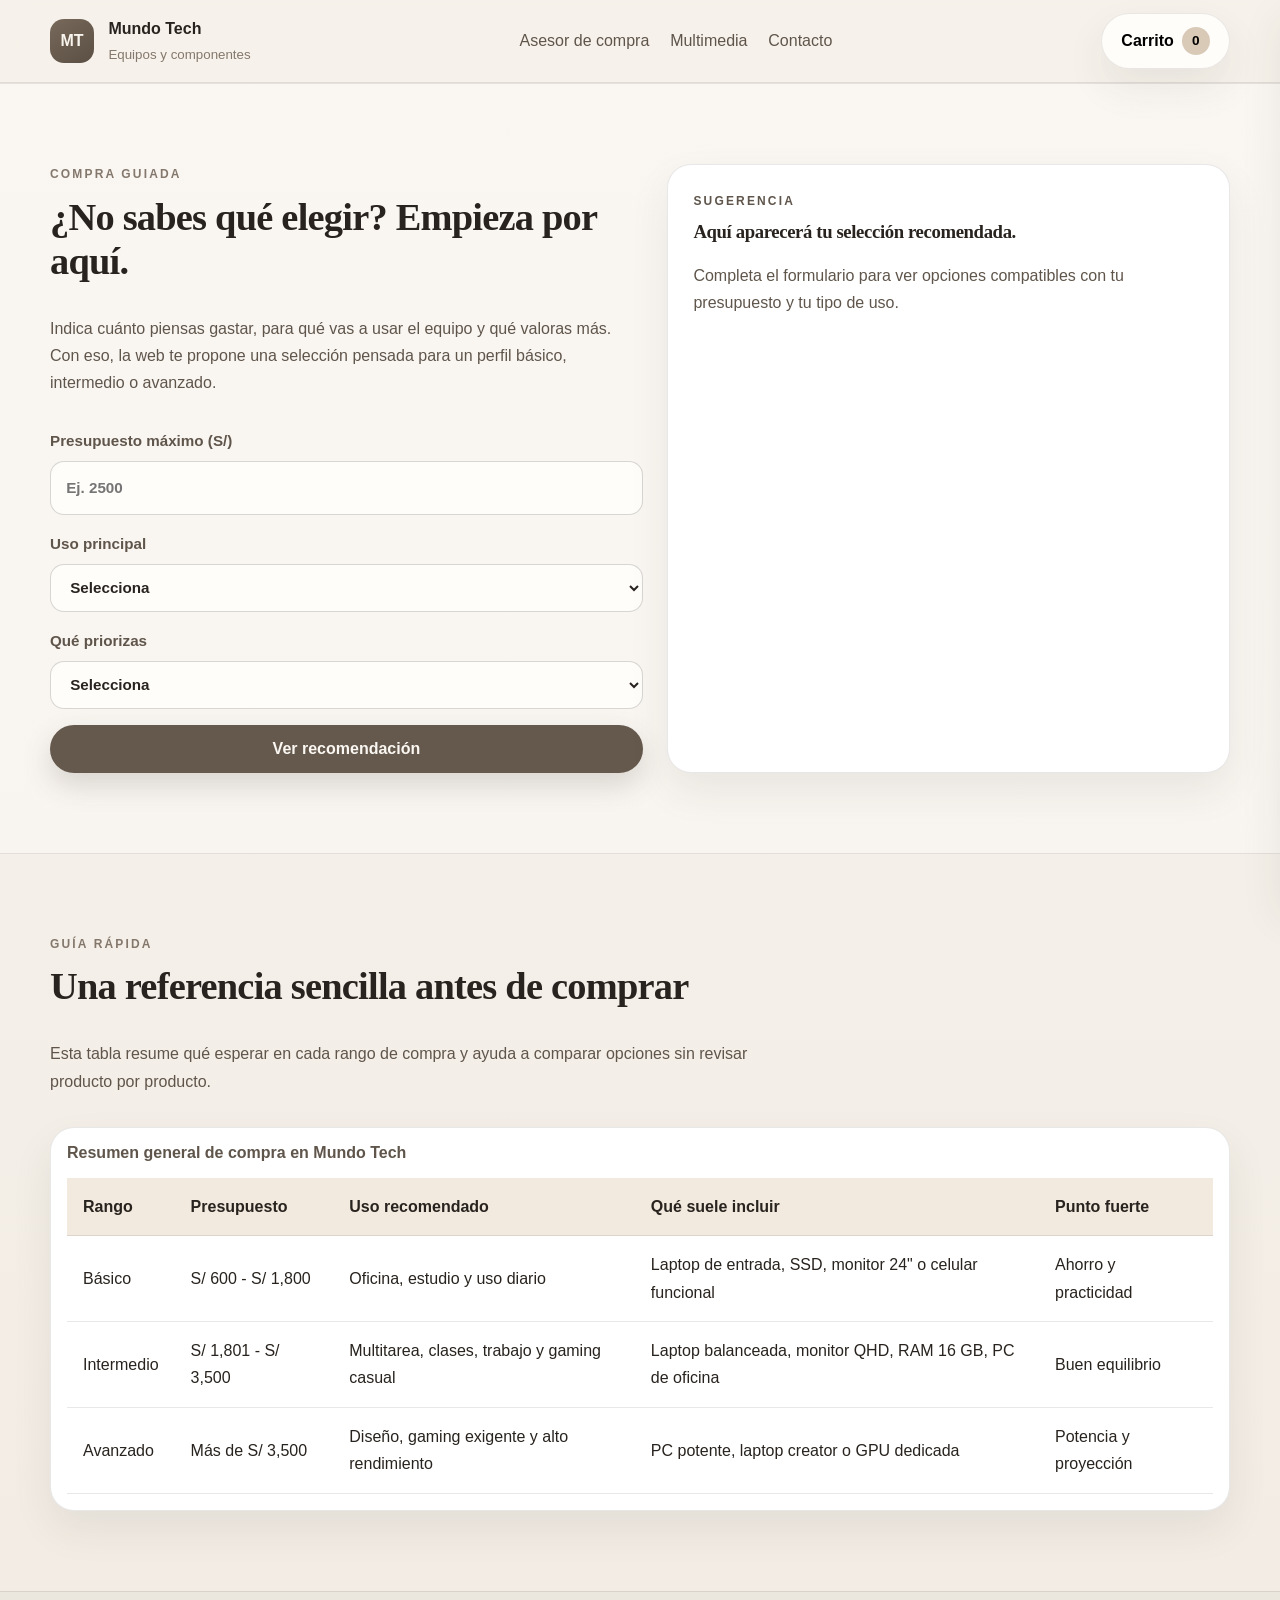
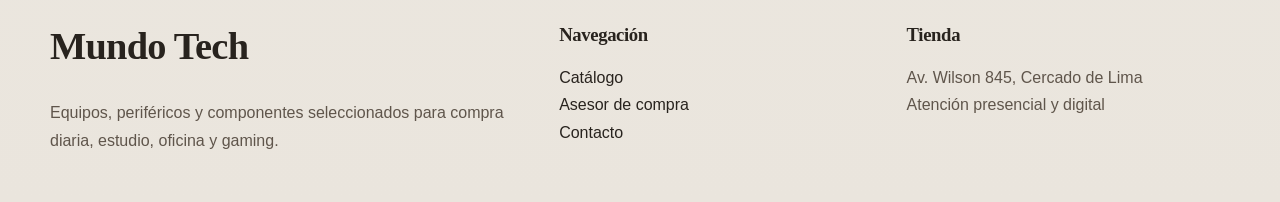
==== asesor.html @ b6b9a72d "inicio de proyecto" ====
<!DOCTYPE html>
<html lang="es">
<head>
  <meta charset="UTF-8">
  <meta name="viewport" content="width=device-width, initial-scale=1.0">
  <meta name="description" content="Mundo Tech, tienda online de equipos y componentes tecnológicos en Lima. Catálogo, asesor de compra, carrito, contacto y contenido multimedia.">
  <meta name="keywords" content="tienda tecnológica, ecommerce, laptops, PCs, celulares, componentes, Mundo Tech, Lima">
  <meta name="author" content="Mundo Tech">
  <title>Mundo Tech | Equipos y componentes</title>
  <link rel="stylesheet" href="styles.css">
</head>
<body>
  <header class="encabezado" id="inicio">
    <div class="contenedor barra-superior">
      <a class="marca" href="index.html" aria-label="Ir al inicio">
        <span class="marca-icono">MT</span>
        <span class="marca-texto">
          <strong>Mundo Tech</strong>
          <small>Equipos y componentes</small>
        </span>
      </a>

      <nav class="menu-principal" aria-label="Menú principal">
        <a href="asesor.html">Asesor de compra</a>
        <a href="multimedia.html">Multimedia</a>
        <a href="contacto.html">Contacto</a>
      </nav>

      <button class="boton boton-carrito" id="abrirCarrito" type="button" aria-label="Abrir carrito">
        Carrito <span class="contador-carrito" id="contadorCarrito">0</span>
      </button>
    </div>
  </header>

  <main>
    <section class="seccion seccion-suave" id="asesor">
      <div class="contenedor recomendador-grid">
        <article>
          <div class="cabecera-seccion">
            <p class="etiqueta">Compra guiada</p>
            <h2>¿No sabes qué elegir? Empieza por aquí.</h2>
            <p>
              Indica cuánto piensas gastar, para qué vas a usar el equipo y qué valoras más. Con eso,
              la web te propone una selección pensada para un perfil básico, intermedio o avanzado.
            </p>
          </div>

          <form class="formulario" id="formRecomendador">
            <label>
              Presupuesto máximo (S/)
              <input type="number" id="entradaPresupuesto" min="600" step="50" placeholder="Ej. 2500" required>
            </label>

            <label>
              Uso principal
              <select id="entradaObjetivo" required>
                <option value="">Selecciona</option>
                <option value="Oficina">Oficina</option>
                <option value="Estudio">Estudio</option>
                <option value="Gaming">Gaming</option>
                <option value="Diseño">Diseño</option>
                <option value="Movilidad">Movilidad</option>
              </select>
            </label>

            <label>
              Qué priorizas
              <select id="entradaPreferencia" required>
                <option value="">Selecciona</option>
                <option value="Precio">Gastar menos</option>
                <option value="Equilibrio">Mantener equilibrio</option>
                <option value="Rendimiento">Rendimiento</option>
                <option value="Portabilidad">Portabilidad</option>
              </select>
            </label>

            <button class="boton boton-primario" type="submit">Ver recomendación</button>
          </form>
        </article>

        <aside class="panel-resultado" id="panelResultado" aria-live="polite">
          <div class="estado-vacio">
            <p class="etiqueta">Sugerencia</p>
            <h3>Aquí aparecerá tu selección recomendada.</h3>
            <p>Completa el formulario para ver opciones compatibles con tu presupuesto y tu tipo de uso.</p>
          </div>
        </aside>
      </div>
    </section>

    <section class="seccion" id="tabla">
      <div class="contenedor">
        <div class="cabecera-seccion">
          <p class="etiqueta">Guía rápida</p>
          <h2>Una referencia sencilla antes de comprar</h2>
          <p>
            Esta tabla resume qué esperar en cada rango de compra y ayuda a comparar opciones sin revisar producto por producto.
          </p>
        </div>

        <div class="tabla-contenedor">
          <table class="tabla-paquetes">
            <caption>Resumen general de compra en Mundo Tech</caption>
            <thead>
              <tr>
                <th>Rango</th>
                <th>Presupuesto</th>
                <th>Uso recomendado</th>
                <th>Qué suele incluir</th>
                <th>Punto fuerte</th>
              </tr>
            </thead>
            <tbody>
              <tr>
                <td>Básico</td>
                <td>S/ 600 - S/ 1,800</td>
                <td>Oficina, estudio y uso diario</td>
                <td>Laptop de entrada, SSD, monitor 24" o celular funcional</td>
                <td>Ahorro y practicidad</td>
              </tr>
              <tr>
                <td>Intermedio</td>
                <td>S/ 1,801 - S/ 3,500</td>
                <td>Multitarea, clases, trabajo y gaming casual</td>
                <td>Laptop balanceada, monitor QHD, RAM 16 GB, PC de oficina</td>
                <td>Buen equilibrio</td>
              </tr>
              <tr>
                <td>Avanzado</td>
                <td>Más de S/ 3,500</td>
                <td>Diseño, gaming exigente y alto rendimiento</td>
                <td>PC potente, laptop creator o GPU dedicada</td>
                <td>Potencia y proyección</td>
              </tr>
            </tbody>
          </table>
        </div>
      </div>
    </section>
  </main>

  <aside class="panel-carrito" id="panelCarrito" aria-hidden="true">
    <div class="carrito-encabezado">
      <h2>Tu carrito</h2>
      <button class="boton-cerrar" id="cerrarCarrito" type="button" aria-label="Cerrar carrito">×</button>
    </div>

    <div class="carrito-items" id="itemsCarrito"></div>

    <div class="carrito-resumen">
      <table class="tabla-resumen">
        <tbody>
          <tr>
            <th>Total</th>
            <td id="totalCarrito">S/ 0.00</td>
          </tr>
          <tr>
            <th>Unidades</th>
            <td id="cantidadCarrito">0</td>
          </tr>
        </tbody>
      </table>

      <button class="boton boton-primario boton-bloque" id="procesarPedido" type="button">Confirmar pedido</button>
      <button class="boton boton-secundario boton-bloque" id="vaciarCarrito" type="button">Vaciar carrito</button>
    </div>
  </aside>

  <div class="overlay" id="overlay" hidden></div>

  <template id="plantillaProducto">
    <article class="tarjeta-producto">
      <div class="producto-imagen">
        <img class="producto-foto" src="" alt="">
      </div>
      <div class="producto-cuerpo">
        <div class="producto-meta">
          <span class="producto-categoria"></span>
          <span class="producto-nivel"></span>
        </div>
        <h3 class="producto-nombre"></h3>
        <p class="producto-descripcion"></p>
        <div class="producto-pie">
          <strong class="producto-precio"></strong>
          <button class="boton boton-primario boton-agregar" type="button">Agregar</button>
        </div>
      </div>
    </article>
  </template>

  <footer class="pie-pagina">
    <div class="contenedor pie-grid">
      <section>
        <h2>Mundo Tech</h2>
        <p>Equipos, periféricos y componentes seleccionados para compra diaria, estudio, oficina y gaming.</p>
      </section>

      <section>
        <h3>Navegación</h3>
        <ul>
          <li><a href="index.html#catalogo">Catálogo</a></li>
          <li><a href="asesor.html">Asesor de compra</a></li>
          <li><a href="contacto.html">Contacto</a></li>
        </ul>
      </section>

      <section>
        <h3>Tienda</h3>
        <p>Av. Wilson 845, Cercado de Lima<br>Atención presencial y digital</p>
      </section>
    </div>
  </footer>

  <script src="products.js"></script>
  <script src="app.js"></script>
</body>
</html>
---- styles.css ----
:root {
  --fondo: #f6f1ea;
  --fondo-suave: #efe7dd;
  --superficie: #fffdfa;
  --superficie-dos: #f9f5ef;
  --texto: #28231e;
  --texto-suave: #5f554b;
  --texto-tenue: #84786c;
  --borde: rgba(40, 35, 30, 0.1);
  --borde-fuerte: rgba(40, 35, 30, 0.18);
  --primario: #65594d;
  --primario-hover: #594d43;
  --detalle: #d9cab8;
  --sombra: 0 18px 40px rgba(56, 47, 40, 0.08);
  --radio-lg: 24px;
  --radio-md: 18px;
  --radio-sm: 12px;
  --ancho: 1180px;
  --transicion: 0.25s ease;
}

* {
  box-sizing: border-box;
}

html {
  scroll-behavior: smooth;
}

body {
  margin: 0;
  font-family: "Segoe UI", Tahoma, Geneva, Verdana, sans-serif;
  color: var(--texto);
  background: linear-gradient(180deg, #f7f3ed 0%, #f1ebe3 100%);
  display: flex;
  flex-direction: column;
  min-height: 100vh;
}

img,
video {
  display: block;
  max-width: 100%;
  height: auto;
}

audio {
  width: 100%;
}

a {
  color: inherit;
  text-decoration: none;
}

button,
input,
select,
textarea {
  font: inherit;
}

button {
  cursor: pointer;
}

.contenedor {
  width: min(calc(100% - 2rem), var(--ancho));
  margin: 0 auto;
}

.seccion {
  padding: 5rem 0;
}

.seccion-suave {
  background: rgba(255, 255, 255, 0.32);
  border-top: 1px solid var(--borde);
  border-bottom: 1px solid var(--borde);
}

.etiqueta {
  margin: 0 0 0.65rem;
  color: var(--texto-tenue);
  text-transform: uppercase;
  letter-spacing: 0.18em;
  font-size: 0.75rem;
  font-weight: 700;
}

.cabecera-seccion {
  max-width: 760px;
  margin-bottom: 2rem;
}

.cabecera-horizontal {
  display: flex;
  align-items: end;
  justify-content: space-between;
  gap: 1rem;
  max-width: none;
}

h1,
h2,
h3 {
  margin-top: 0;
  font-family: Georgia, "Times New Roman", serif;
  letter-spacing: -0.02em;
}

h2 {
  font-size: clamp(2rem, 3vw, 3rem);
}

p,
li,
span,
small,
td,
th,
label {
  line-height: 1.7;
}

.texto-apoyo,
.cabecera-seccion p:last-child,
.hero-texto p,
.tarjeta-info p,
.tarjeta-producto p,
.panel-resultado p,
.pie-pagina p,
.multimedia-grid p,
.lista-contacto li,
.item-carrito p,
.item-carrito small {
  color: var(--texto-suave);
}

.encabezado {
  position: sticky;
  top: 0;
  z-index: 40;
  background: rgba(246, 241, 234, 0.85);
  backdrop-filter: blur(14px);
  border-bottom: 1px solid var(--borde);
}

.barra-superior {
  min-height: 82px;
  display: flex;
  align-items: center;
  justify-content: space-between;
  gap: 1rem;
}

.marca {
  display: inline-flex;
  align-items: center;
  gap: 0.9rem;
}

.marca-icono {
  width: 44px;
  height: 44px;
  border-radius: 14px;
  display: inline-flex;
  align-items: center;
  justify-content: center;
  background: linear-gradient(145deg, #77695a, #5b4f44);
  color: #f8f4ee;
  font-weight: 700;
}

.marca-texto {
  display: flex;
  flex-direction: column;
  gap: 0.1rem;
}

.marca-texto small {
  color: var(--texto-tenue);
}

.menu-principal {
  display: flex;
  align-items: center;
  gap: 1.3rem;
}

.menu-principal a {
  position: relative;
  color: var(--texto-suave);
  transition: color var(--transicion);
}

.menu-principal a:hover,
.menu-principal a:focus-visible {
  color: var(--texto);
}

.menu-principal a::after {
  content: "";
  position: absolute;
  left: 0;
  bottom: -0.35rem;
  width: 100%;
  height: 1px;
  background: var(--texto);
  transform: scaleX(0);
  transform-origin: left;
  transition: transform var(--transicion);
}

.menu-principal a:hover::after,
.menu-principal a:focus-visible::after {
  transform: scaleX(1);
}

.boton,
.boton-cerrar,
.boton-enlace {
  transition: transform var(--transicion), background-color var(--transicion), box-shadow var(--transicion);
}

.boton:hover,
.boton-cerrar:hover,
.boton-enlace:hover {
  transform: translateY(-1px);
}

.boton {
  display: inline-flex;
  align-items: center;
  justify-content: center;
  gap: 0.5rem;
  min-height: 48px;
  padding: 0.8rem 1.2rem;
  border-radius: 999px;
  border: 1px solid transparent;
  font-weight: 600;
}

.boton-primario {
  background: var(--primario);
  color: #faf7f2;
  box-shadow: 0 12px 28px rgba(74, 64, 54, 0.18);
}

.boton-primario:hover {
  background: var(--primario-hover);
}

.boton-secundario {
  background: rgba(255, 255, 255, 0.5);
  border-color: var(--borde);
  color: var(--texto);
}

.boton-bloque {
  width: 100%;
}

.boton-carrito {
  background: var(--superficie);
  border-color: var(--borde);
  box-shadow: var(--sombra);
}

.contador-carrito {
  min-width: 28px;
  height: 28px;
  padding: 0 0.4rem;
  border-radius: 999px;
  display: inline-flex;
  align-items: center;
  justify-content: center;
  background: var(--detalle);
  font-size: 0.85rem;
  font-weight: 700;
}

input,
select,
textarea {
  width: 100%;
  min-height: 48px;
  padding: 0.8rem 0.95rem;
  border-radius: 14px;
  border: 1px solid var(--borde-fuerte);
  background: #fffdfa;
  color: var(--texto);
  outline: none;
}

textarea {
  min-height: 140px;
  resize: vertical;
}

input:focus,
select:focus,
textarea:focus {
  border-color: #8e7f70;
  box-shadow: 0 0 0 4px rgba(101, 89, 77, 0.12);
}

.formulario,
.barra-filtros {
  display: grid;
  gap: 1rem;
}

.barra-filtros {
  grid-template-columns: repeat(3, minmax(0, 1fr));
  padding: 1rem;
  margin-bottom: 1.7rem;
}

.formulario label,
.barra-filtros label {
  display: flex;
  flex-direction: column;
  gap: 0.45rem;
  font-size: 0.95rem;
  font-weight: 600;
  color: var(--texto-suave);
}

.tarjeta-info,
.tarjeta-producto,
.panel-resultado,
.barra-filtros,
.tarjeta-media,
.panel-carrito,
.tabla-contenedor {
  background: rgba(255, 255, 255, 1);
  border: 1px solid var(--borde);
  border-radius: var(--radio-lg);
  box-shadow: var(--sombra);
}

.tarjeta-info,
.tarjeta-media {
  padding: 1.5rem;
}

.icono-svg {
  width: 44px;
  height: 44px;
  margin-bottom: 1rem;
}

.tarjeta-info {
  animation: aparecer 0.7s ease both;
}

.tarjeta-vacia {
  grid-column: 1 / -1;
}

.hero {
  padding: 4.5rem 0 4rem;
}

.hero-grid,
.beneficios-grid,
.catalogo-grid,
.recomendador-grid,
.multimedia-grid,
.contacto-grid,
.pie-grid {
  display: grid;
  gap: 1.5rem;
}

.hero-grid {
  grid-template-columns: minmax(0, 1.15fr) minmax(320px, 0.95fr);
  align-items: center;
}

.hero-texto h1 {
  font-size: clamp(2.8rem, 5vw, 4.7rem);
  line-height: 1.05;
  margin-bottom: 1rem;
}

.acciones-hero {
  display: flex;
  flex-wrap: wrap;
  gap: 1rem;
  margin: 2rem 0;
}

.metricas {
  list-style: none;
  padding: 0;
  margin: 0;
  display: flex;
  flex-wrap: wrap;
  gap: 1rem;
}

.metricas li {
  min-width: 170px;
  padding: 1rem 1.1rem;
  background: rgba(255, 255, 255, 0.44);
  border: 1px solid var(--borde);
  border-radius: var(--radio-md);
}

.metricas strong {
  display: block;
  margin-bottom: 0.2rem;
  font-size: 1.35rem;
}

.hero-media img {
  border-radius: 30px;
  box-shadow: var(--sombra);
  border: 1px solid var(--borde);
}

.beneficios-grid {
  grid-template-columns: repeat(3, minmax(0, 1fr));
}

.catalogo-grid {
  grid-template-columns: repeat(4, minmax(0, 1fr));
}

.tarjeta-producto {
  overflow: hidden;
  transition: transform var(--transicion), box-shadow var(--transicion);
}

.tarjeta-producto:hover {
  transform: translateY(-4px);
  box-shadow: 0 22px 46px rgba(56, 47, 40, 0.12);
}

.producto-imagen {
  aspect-ratio: 16 / 11;
  background: linear-gradient(135deg, #efe3d5, #c9b8a4);
}

.producto-foto {
  width: 100%;
  height: 100%;
  object-fit: cover;
}

.producto-cuerpo {
  padding: 1.2rem;
}

.producto-meta,
.producto-pie,
.carrito-encabezado,
.item-carrito,
.item-carrito-acciones {
  display: flex;
  align-items: center;
}

.producto-meta,
.item-carrito {
  justify-content: space-between;
}

.producto-meta {
  gap: 0.75rem;
  margin-bottom: 0.8rem;
  color: var(--texto-tenue);
  font-size: 0.82rem;
}

.producto-nombre {
  font-size: 1.1rem;
  margin-bottom: 0.4rem;
}

.producto-descripcion {
  min-height: 78px;
  margin-bottom: 1rem;
}

.producto-pie {
  justify-content: space-between;
  gap: 0.8rem;
}

.producto-precio {
  font-size: 1.06rem;
}

.recomendador-grid {
  grid-template-columns: minmax(0, 1fr) minmax(320px, 0.95fr);
  align-items: start;
}

.panel-resultado {
  padding: 1.6rem;
  min-height: 100%;
}

.insignia-nivel {
  display: inline-flex;
  padding: 0.45rem 0.85rem;
  border-radius: 999px;
  background: #ebdfd1;
  font-size: 0.82rem;
  font-weight: 700;
  margin-bottom: 1rem;
}

.lista-sugerencias {
  list-style: none;
  padding: 0;
  margin: 1.2rem 0 0;
  display: grid;
  gap: 0.9rem;
}

.lista-sugerencias li {
  padding: 1rem;
  border-radius: var(--radio-md);
  background: var(--superficie-dos);
  border: 1px solid var(--borde);
}

.lista-sugerencias span {
  display: block;
  color: var(--texto-tenue);
  font-size: 0.9rem;
}

.tabla-contenedor {
  overflow-x: auto;
  padding: 1rem;
}

.tabla-paquetes,
.tabla-resumen {
  width: 100%;
  border-collapse: collapse;
}

.tabla-paquetes caption {
  caption-side: top;
  text-align: left;
  font-weight: 700;
  padding-bottom: 1rem;
  color: var(--texto-suave);
}

.tabla-paquetes th,
.tabla-paquetes td,
.tabla-resumen th,
.tabla-resumen td {
  padding: 0.95rem 1rem;
  border-bottom: 1px solid var(--borde);
  text-align: left;
}

.tabla-paquetes thead th {
  background: #f2eadf;
}

.tabla-paquetes tbody tr:hover {
  background: #fbf6ef;
}

.tabla-resumen th {
  color: var(--texto-suave);
  width: 45%;
}

.multimedia-grid {
  grid-template-columns: repeat(2, minmax(0, 1fr));
}

.tarjeta-media .media-elemento {
  border-radius: var(--radio-md);
  border: 1px solid var(--borde);
  background: #ebe1d5;
  margin-bottom: 1rem;
}

.contacto-grid {
  grid-template-columns: minmax(0, 0.9fr) minmax(320px, 1fr);
  align-items: start;
}

.lista-contacto {
  list-style: none;
  padding: 0;
  margin: 0;
}

.formulario-contacto {
  padding: 1.5rem;
  background: rgba(255, 255, 255, 0.72);
  border: 1px solid var(--borde);
  border-radius: var(--radio-lg);
  box-shadow: var(--sombra);
}

.mensaje-formulario {
  min-height: 1.4rem;
  margin: 0;
  font-weight: 600;
  color: #4d6552;
}

.pie-pagina {
  padding: 2rem 0;
  background: rgba(40, 35, 30, 0.03);
  border-top: 1px solid var(--borde);
  margin-top: auto;
}

.pie-grid {
  grid-template-columns: 1.2fr 0.8fr 0.8fr;
}

.pie-pagina ul {
  list-style: none;
  padding: 0;
  margin: 0;
}

.panel-carrito {
  position: fixed;
  top: 0;
  right: 0;
  width: min(420px, 100%);
  height: 100vh;
  z-index: 60;
  padding: 1.25rem;
  border-radius: 0;
  transform: translateX(100%);
  transition: transform var(--transicion);
  display: flex;
  flex-direction: column;
}

.panel-carrito.activo {
  transform: translateX(0);
}

.carrito-encabezado {
  justify-content: space-between;
  gap: 1rem;
  padding-bottom: 1rem;
  border-bottom: 1px solid var(--borde);
}

.boton-cerrar {
  width: 42px;
  height: 42px;
  border: 1px solid var(--borde);
  border-radius: 999px;
  background: var(--superficie);
  font-size: 1.3rem;
}

.carrito-items {
  flex: 1;
  overflow-y: auto;
  padding: 1rem 0;
}

.item-carrito {
  gap: 1rem;
  padding: 1rem 0;
  border-bottom: 1px solid var(--borde);
}

.item-carrito h3 {
  font-size: 1rem;
  margin-bottom: 0.2rem;
}

.item-carrito-acciones {
  flex-direction: column;
  gap: 0.5rem;
  align-items: end;
}

.boton-enlace {
  border: none;
  background: transparent;
  color: var(--texto-suave);
  padding: 0;
}

.texto-carrito-vacio {
  color: var(--texto-suave);
}

.carrito-resumen {
  display: grid;
  gap: 0.75rem;
  padding-top: 1rem;
  border-top: 1px solid var(--borde);
}

.overlay {
  position: fixed;
  inset: 0;
  z-index: 55;
  background: rgba(32, 28, 24, 0.28);
}

@keyframes aparecer {
  from {
    opacity: 0;
    transform: translateY(22px);
  }
  to {
    opacity: 1;
    transform: translateY(0);
  }
}

@media (max-width: 1080px) {
  .catalogo-grid {
    grid-template-columns: repeat(3, minmax(0, 1fr));
  }

  .beneficios-grid {
    grid-template-columns: repeat(2, minmax(0, 1fr));
  }

  .pie-grid {
    grid-template-columns: repeat(2, minmax(0, 1fr));
  }
}

@media (max-width: 860px) {
  .barra-superior,
  .cabecera-horizontal,
  .menu-principal {
    flex-direction: column;
    align-items: start;
  }

  .hero-grid,
  .recomendador-grid,
  .multimedia-grid,
  .contacto-grid,
  .pie-grid {
    grid-template-columns: 1fr;
  }

  .barra-filtros,
  .beneficios-grid,
  .catalogo-grid {
    grid-template-columns: repeat(2, minmax(0, 1fr));
  }

  .encabezado {
    position: static;
  }
}

@media (max-width: 640px) {
  .seccion {
    padding: 4rem 0;
  }

  .hero-texto h1 {
    font-size: 2.35rem;
  }

  .barra-filtros,
  .catalogo-grid,
  .beneficios-grid {
    grid-template-columns: 1fr;
  }

  .acciones-hero,
  .metricas {
    flex-direction: column;
  }

  .panel-carrito {
    width: 100%;
  }
}
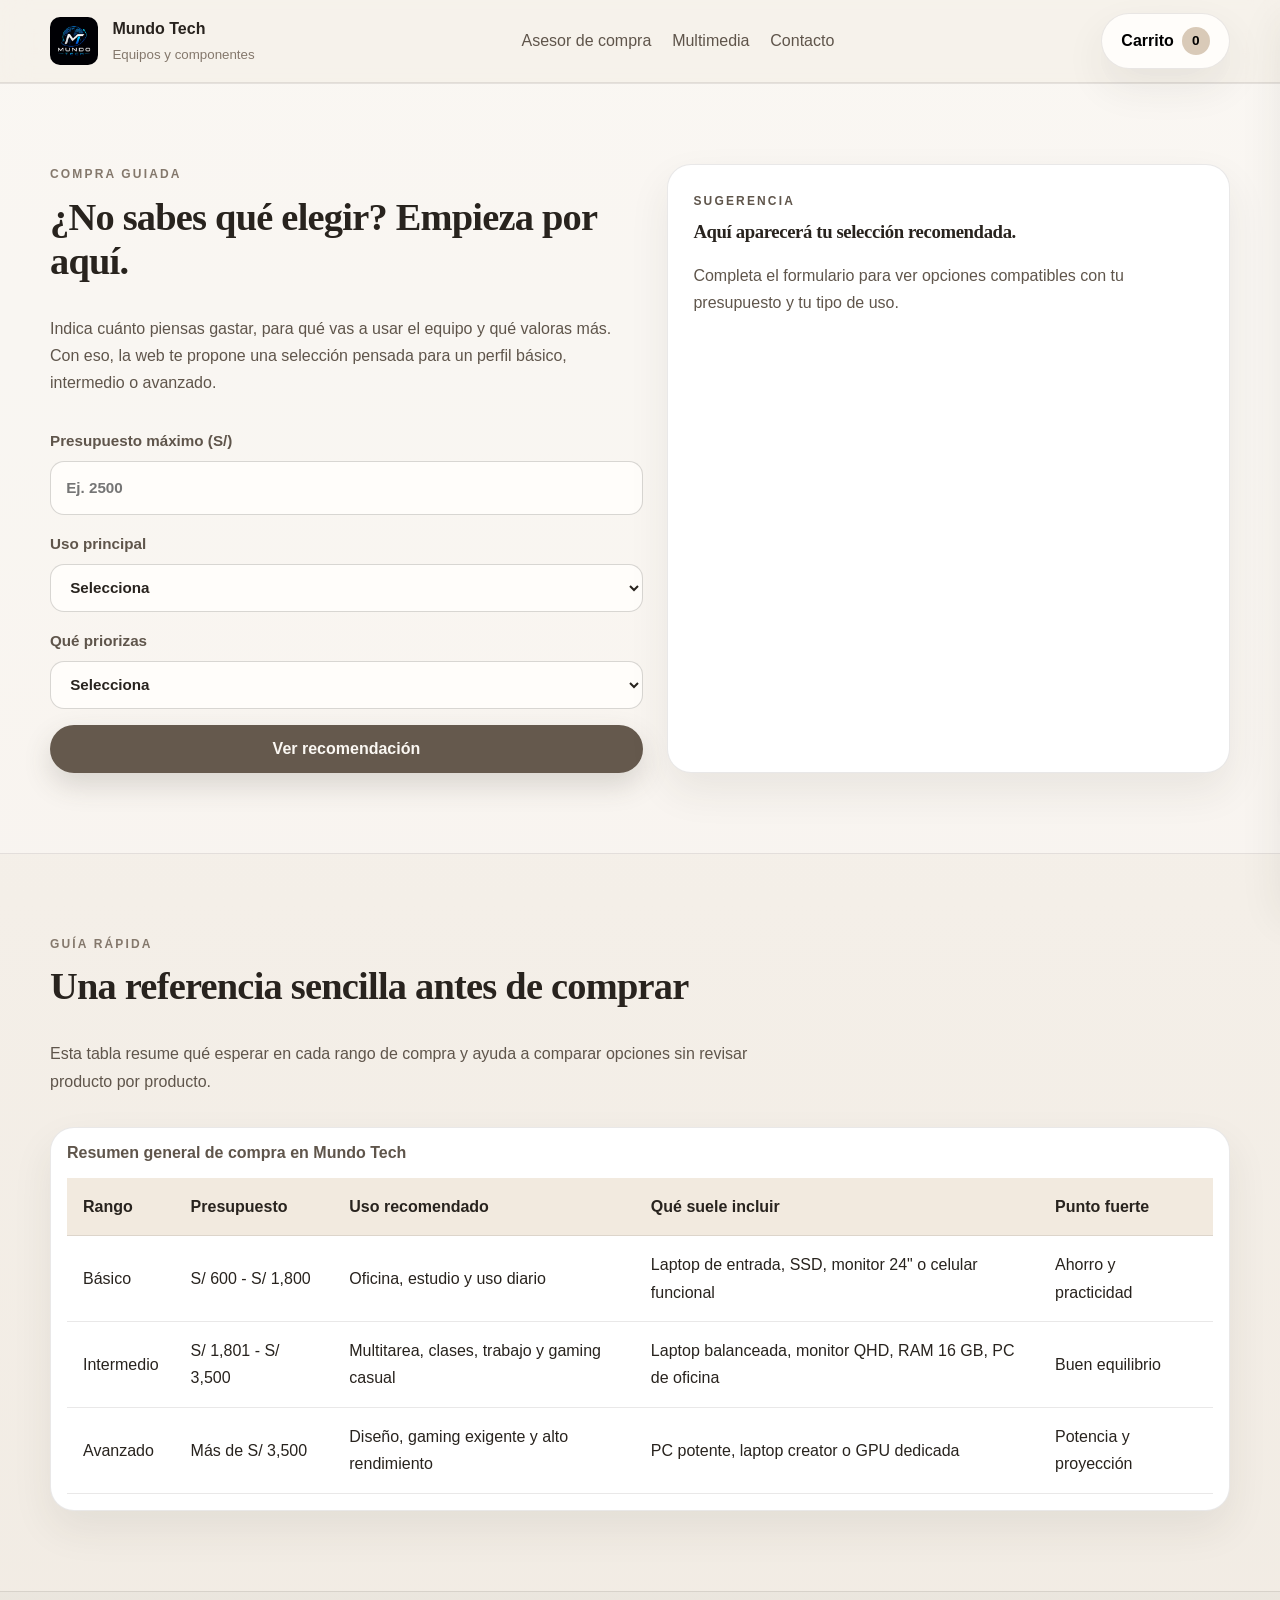
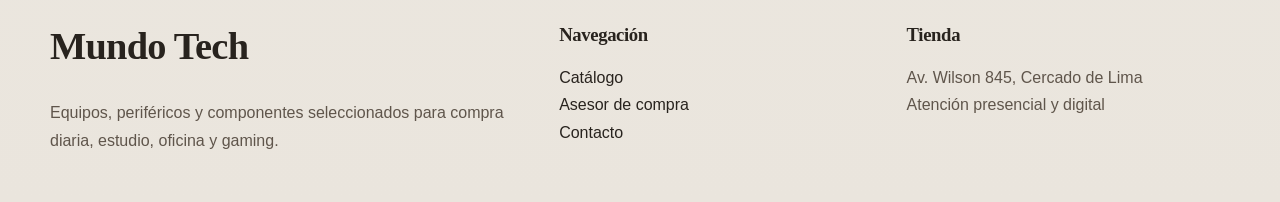
==== commit df9eb29b: "mis modificaciones" ====
--- a/asesor.html
+++ b/asesor.html
@@ -13,7 +13,7 @@
   <header class="encabezado" id="inicio">
     <div class="contenedor barra-superior">
       <a class="marca" href="index.html" aria-label="Ir al inicio">
-        <span class="marca-icono">MT</span>
+        <img src="assets/logoMundoTech.jpeg" alt="Logo Mundo Tech" class="marca-icono" style="width: 48px; height: 48px; border-radius: 10px; object-fit: cover;">
         <span class="marca-texto">
           <strong>Mundo Tech</strong>
           <small>Equipos y componentes</small>
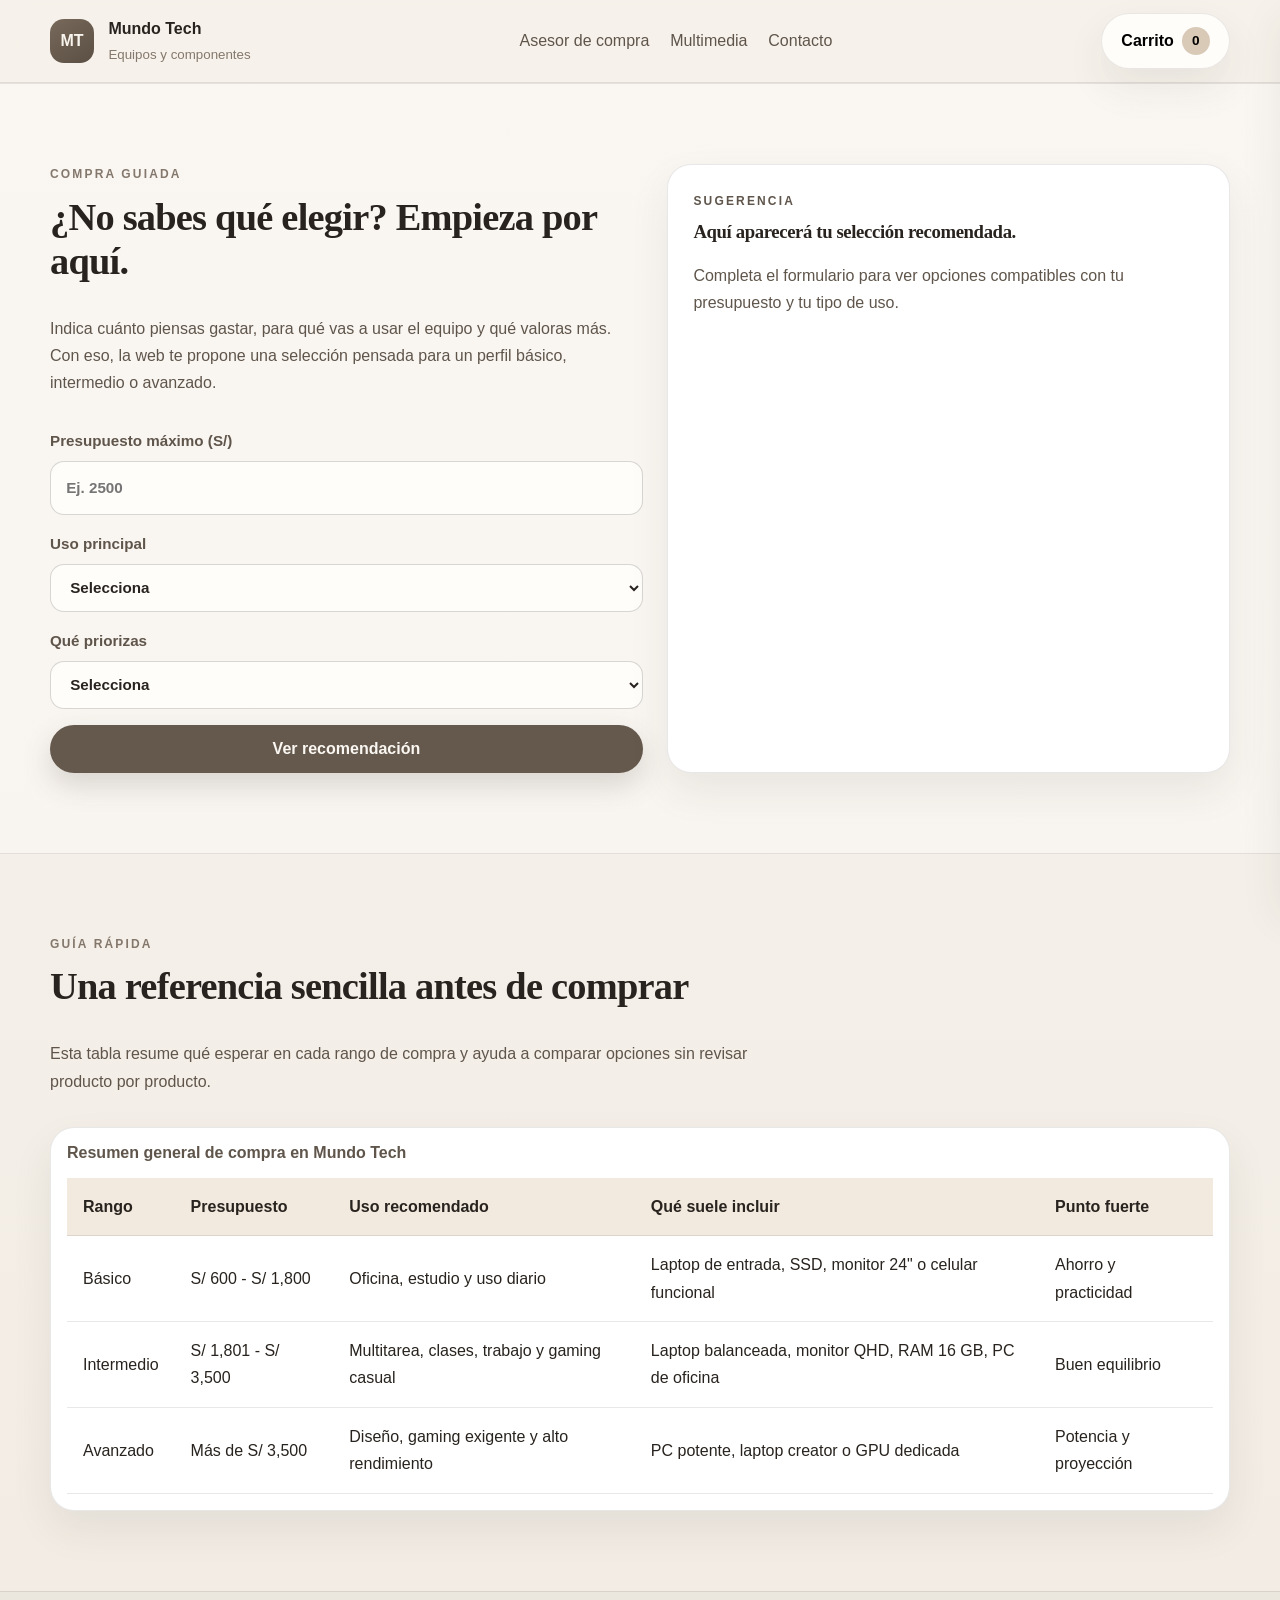
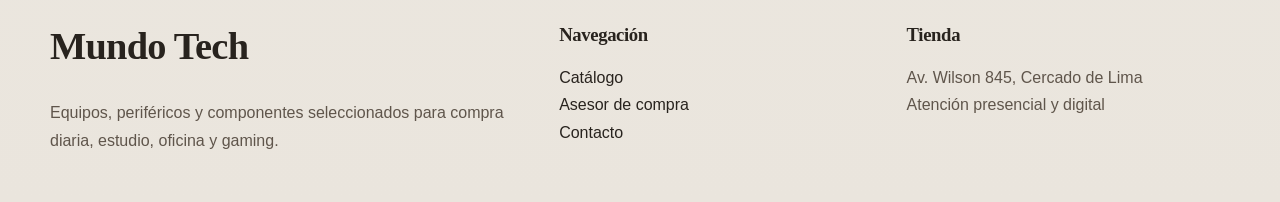
==== commit 3da07a05: "Merge branch 'develop' of https://github.com/ecastillop/proyecto-web into develop" ====
--- a/asesor.html
+++ b/asesor.html
@@ -13,7 +13,7 @@
   <header class="encabezado" id="inicio">
     <div class="contenedor barra-superior">
       <a class="marca" href="index.html" aria-label="Ir al inicio">
-        <img src="assets/logoMundoTech.jpeg" alt="Logo Mundo Tech" class="marca-icono" style="width: 48px; height: 48px; border-radius: 10px; object-fit: cover;">
+        <span class="marca-icono">MT</span>
         <span class="marca-texto">
           <strong>Mundo Tech</strong>
           <small>Equipos y componentes</small>
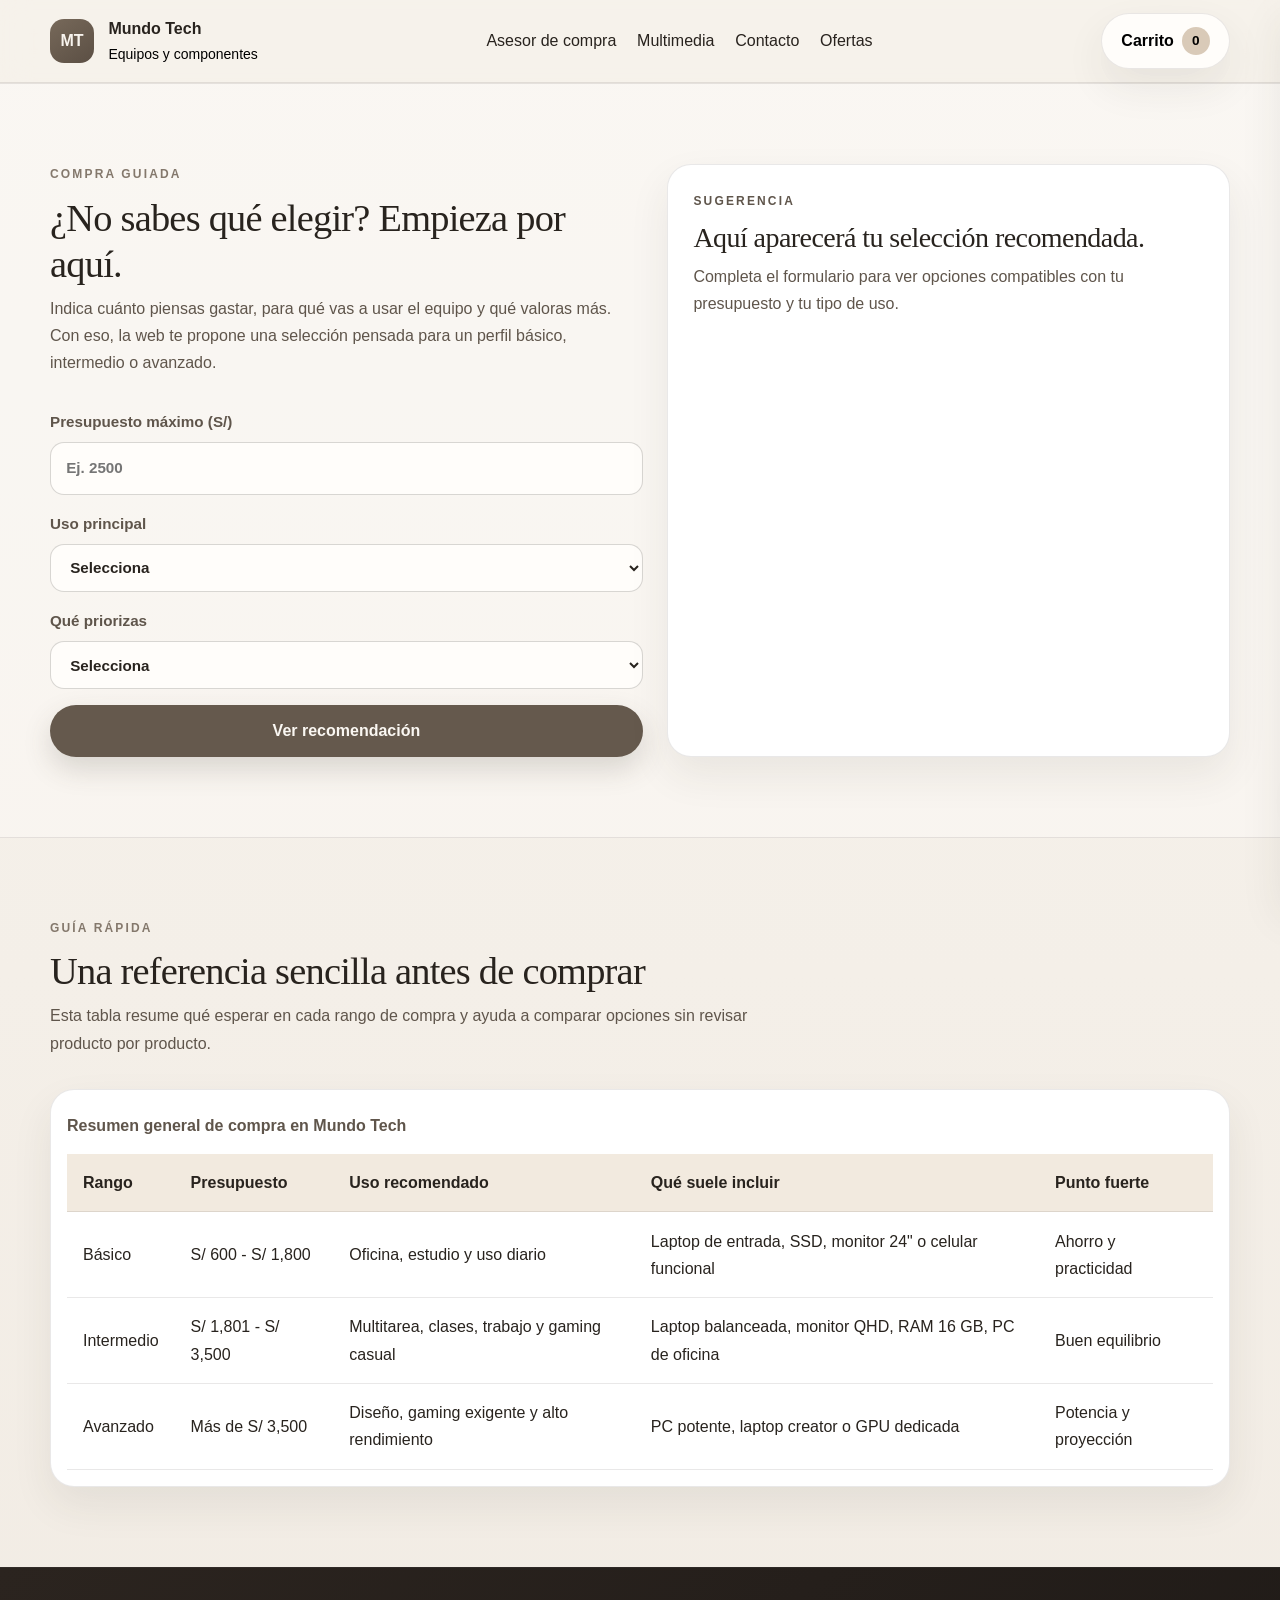
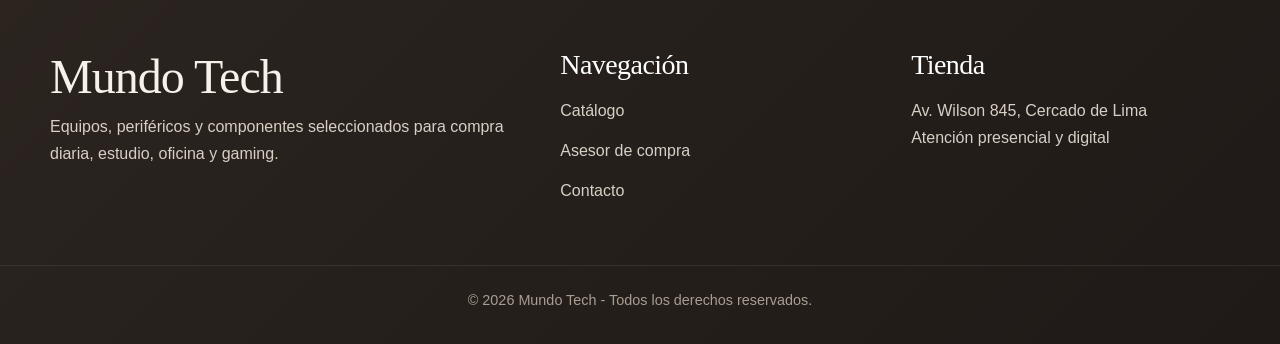
==== commit b39cdd48: "add backend php + mysql + js + documentacion + diagramas de secuencia" ====
--- a/asesor.html
+++ b/asesor.html
@@ -7,6 +7,7 @@
   <meta name="keywords" content="tienda tecnológica, ecommerce, laptops, PCs, celulares, componentes, Mundo Tech, Lima">
   <meta name="author" content="Mundo Tech">
   <title>Mundo Tech | Equipos y componentes</title>
+  <link href="https://cdn.jsdelivr.net/npm/bootstrap@5.3.3/dist/css/bootstrap.min.css" rel="stylesheet">
   <link rel="stylesheet" href="styles.css">
 </head>
 <body>
@@ -24,6 +25,7 @@
         <a href="asesor.html">Asesor de compra</a>
         <a href="multimedia.html">Multimedia</a>
         <a href="contacto.html">Contacto</a>
+        <a href="ofertas.html">Ofertas</a>
       </nav>
 
       <button class="boton boton-carrito" id="abrirCarrito" type="button" aria-label="Abrir carrito">
@@ -211,6 +213,7 @@
     </div>
   </footer>
 
+  <script src="https://cdn.jsdelivr.net/npm/bootstrap@5.3.3/dist/js/bootstrap.bundle.min.js"></script>
   <script src="products.js"></script>
   <script src="app.js"></script>
 </body>
--- a/styles.css
+++ b/styles.css
@@ -179,7 +179,7 @@
 }
 
 .marca-texto small {
-  color: var(--texto-tenue);
+  color: #000000;
 }
 
 .menu-principal {
@@ -190,13 +190,13 @@
 
 .menu-principal a {
   position: relative;
-  color: var(--texto-suave);
+  color: color var(--transicion);
   transition: color var(--transicion);
 }
 
 .menu-principal a:hover,
 .menu-principal a:focus-visible {
-  color: var(--texto);
+  color: color var(--transicion)
 }
 
 .menu-principal a::after {
@@ -415,11 +415,23 @@
   font-size: 1.35rem;
 }
 
-.hero-media img {
-  border-radius: 30px;
-  box-shadow: var(--sombra);
-  border: 1px solid var(--borde);
-}
+.hero-media{
+  display: flex;
+  align-items: center;
+  justify-content: center;
+}
+
+.hero-imagen{
+  width: 100%;
+  max-width: 560px;
+
+  border-radius: 28px;
+
+  object-fit: cover;
+
+  transform: translateY(-120px);
+}
+
 
 .beneficios-grid {
   grid-template-columns: repeat(3, minmax(0, 1fr));
@@ -613,16 +625,71 @@
   color: #4d6552;
 }
 
-.pie-pagina {
-  padding: 2rem 0;
-  background: rgba(40, 35, 30, 0.03);
-  border-top: 1px solid var(--borde);
+.pie-pagina{
+  background: linear-gradient(135deg, #2b241f 0%, #1f1a17 100%);
+  color: #f7f1ea;
+  padding: 5rem 0 2rem;
   margin-top: auto;
-}
-
-.pie-grid {
+  border-top: 1px solid rgba(255,255,255,0.05);
+}
+
+.pie-grid{
+  display: grid;
   grid-template-columns: 1.2fr 0.8fr 0.8fr;
-}
+  gap: 2rem;
+}
+
+.pie-pagina h2{
+  font-size: 3rem;
+}
+
+.pie-pagina h3{
+  color: #fff;
+  margin-bottom: 1rem;
+}
+
+.pie-pagina p,
+.pie-pagina li,
+.pie-pagina a{
+  color: #d8cfc5;
+}
+
+.pie-pagina ul{
+  list-style: none;
+  padding: 0;
+  margin: 0;
+}
+
+.pie-pagina li{
+  margin-bottom: 0.8rem;
+}
+
+.pie-pagina a{
+  transition: 0.25s ease;
+}
+
+.pie-pagina a:hover{
+  color: white;
+  transform: translateX(4px);
+  display: inline-block;
+}
+
+.pie-pagina section{
+  animation: aparecer 0.6s ease;
+}
+
+.pie-pagina::after{
+  content: "© 2026 Mundo Tech - Todos los derechos reservados.";
+  display: block;
+  text-align: center;
+  margin-top: 3rem;
+  padding-top: 1.5rem;
+  border-top: 1px solid rgba(255,255,255,0.08);
+  color: #a99d91;
+  font-size: 0.9rem;
+}
+
+
 
 .pie-pagina ul {
   list-style: none;
@@ -789,3 +856,171 @@
     width: 100%;
   }
 }
+
+.barra-beneficios{
+  display: grid;
+  grid-template-columns: repeat(4,1fr);
+  align-items: center;
+  gap: 2rem;
+
+  padding: 1.4rem 4rem;
+
+  background: rgba(255,255,255,0.72);
+
+  border-top: 1px solid var(--borde);
+  border-bottom: 1px solid var(--borde);
+
+  backdrop-filter: blur(12px);
+}
+
+.beneficio-item{
+  display: flex;
+  align-items: center;
+  justify-content: center;
+  gap: 0.8rem;
+
+  color: var(--texto-suave);
+  font-weight: 600;
+
+  transition: 0.25s ease;
+}
+
+.beneficio-item:hover{
+  transform: translateY(-2px);
+  color: var(--texto);
+}
+
+.beneficio-item img{
+  width: 50px;
+  height: 50px;
+  opacity: 0.9;
+}
+
+
+.seccion-ofertas{
+  padding: 6rem 0;
+
+  text-align: center;
+}
+
+.ofertas-contenido{
+  max-width: 760px;
+}
+
+.seccion-ofertas h2{
+  font-size: clamp(2.5rem,4vw,4rem);
+
+  margin-bottom: 1rem;
+}
+
+.texto-ofertas{
+  font-size: 1.05rem;
+
+  color: var(--texto-suave);
+
+  margin-bottom: 2rem;
+}
+
+.estado-ofertas{
+  display: inline-flex;
+  align-items: center;
+  gap: 0.7rem;
+
+  padding: 0.9rem 1.2rem;
+
+  border-radius: 999px;
+
+  background: rgba(255,255,255,0.65);
+
+  border: 1px solid var(--borde);
+
+  margin-bottom: 2rem;
+
+  color: var(--texto-suave);
+
+  font-weight: 600;
+}
+
+.punto-activo{
+  width: 10px;
+  height: 10px;
+
+  border-radius: 50%;
+
+  background: #6fbf73;
+
+  box-shadow: 0 0 12px rgba(111,191,115,0.7);
+}
+.tarjeta-info{
+  text-align: center;
+}
+
+.icono-svg{
+  display: block;
+
+  margin: 0 auto 1rem;
+
+  width: 52px;
+  height: 52px;
+}
+
+.modal-mundo-tech .modal-content {
+  border: none;
+  border-radius: 22px;
+  overflow: hidden;
+  box-shadow: 0 24px 60px rgba(56, 47, 40, 0.18);
+}
+
+.modal-mundo-tech .modal-header {
+  background: linear-gradient(180deg, #fffdfa 0%, #f8f3ec 100%);
+  border-bottom: 1px solid var(--borde);
+}
+
+.modal-mundo-tech .modal-header-exito { border-top: 4px solid #4f9d69; }
+.modal-mundo-tech .modal-header-error { border-top: 4px solid #c5534b; }
+.modal-mundo-tech .modal-header-advertencia { border-top: 4px solid #c9a87c; }
+
+.modal-mundo-tech .modal-body {
+  color: var(--texto-suave);
+  line-height: 1.7;
+}
+
+.modal-mundo-tech .modal-footer {
+  border-top: 1px solid var(--borde);
+  background: #fffdfa;
+}
+
+.modal-mundo-tech .texto-modal-intro {
+  margin-bottom: 1rem;
+  color: var(--texto-suave);
+}
+
+.modal-mundo-tech .form-control {
+  border-radius: 12px;
+  border-color: var(--borde);
+  padding: 0.8rem 0.95rem;
+}
+
+.btn-primario-modal,
+.btn-secundario-modal {
+  border-radius: 999px;
+  padding: 0.65rem 1.2rem;
+  font-weight: 600;
+}
+
+.btn-primario-modal {
+  background: var(--primario);
+  color: #fff;
+  border: none;
+}
+
+.btn-primario-modal:hover {
+  background: var(--primario-hover);
+  color: #fff;
+}
+
+.btn-secundario-modal {
+  background: transparent;
+  border: 1px solid var(--borde);
+  color: var(--texto);
+}
